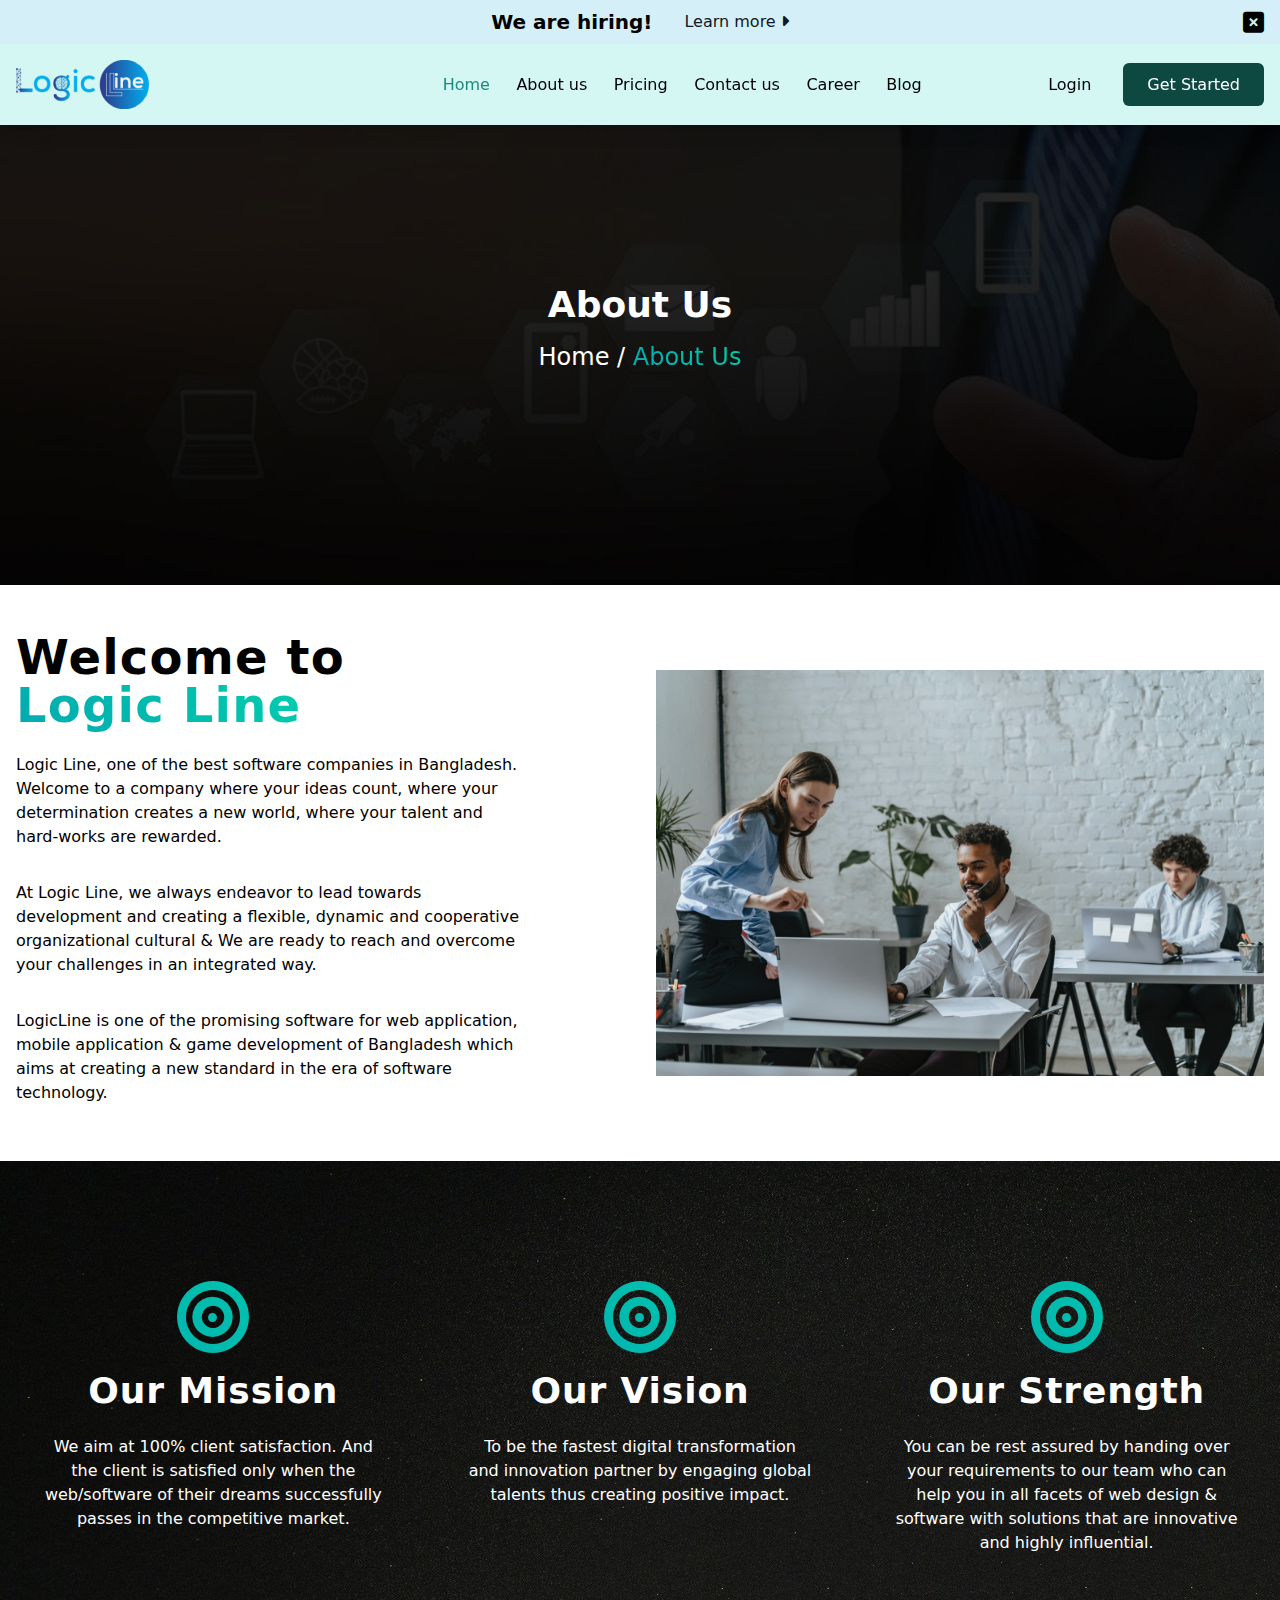
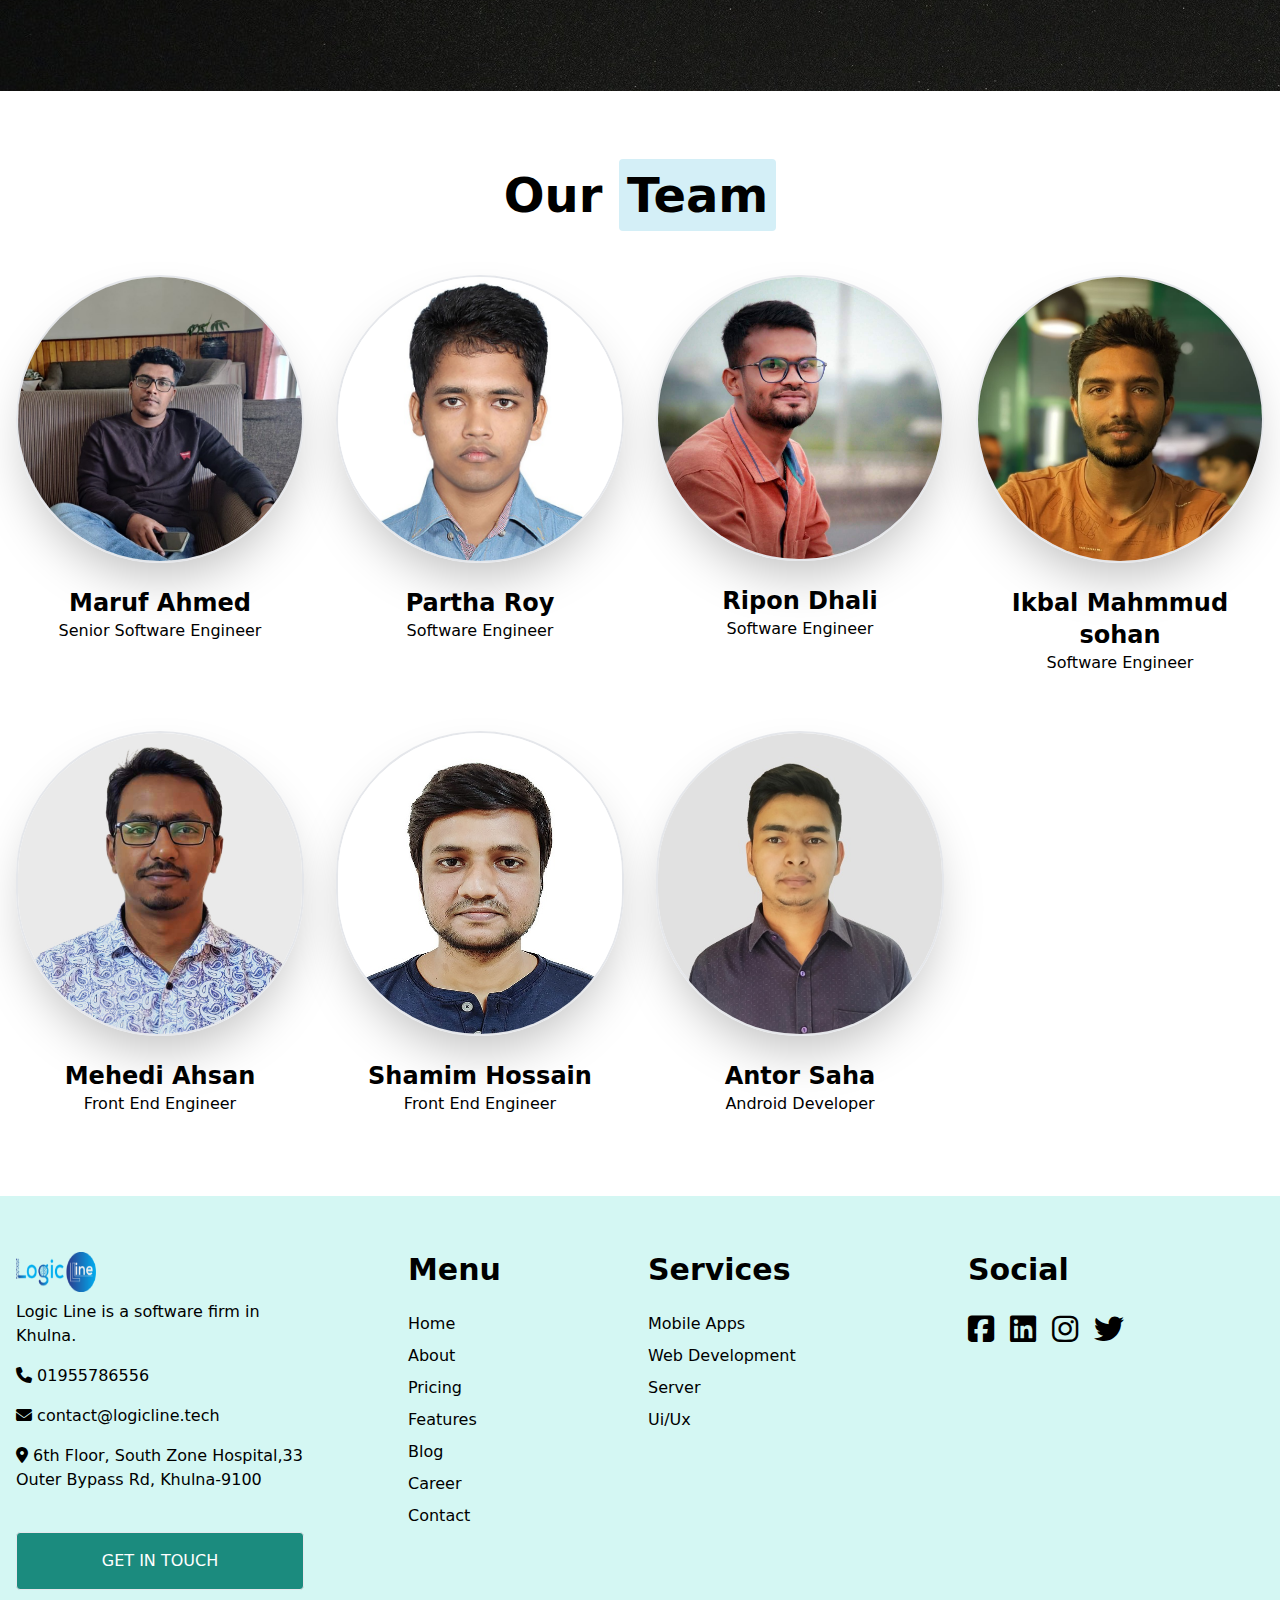
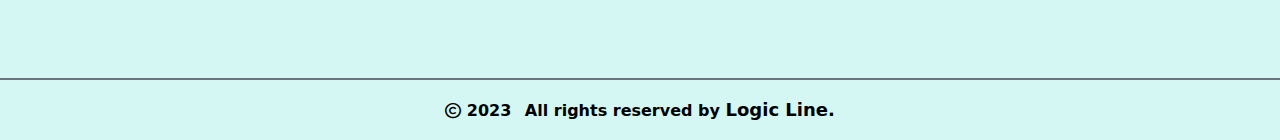
==== public/about.html @ 2e712fc1 "changed some section" ====
<!DOCTYPE html>
<html lang="en">
<head>
    <meta charset="UTF-8">
    <meta http-equiv="X-UA-Compatible" content="IE=edge">
    <meta name="viewport" content="width=device-width, initial-scale=1.0">
    <title>about Us</title>
    <link rel="stylesheet" href="./tailwind.css">
    <link rel="stylesheet" href="https://cdnjs.cloudflare.com/ajax/libs/font-awesome/6.2.1/css/all.min.css">
    <link rel="stylesheet" type="text/css" href="../src/slick.css">
    <link rel="stylesheet" type="text/css" href="../src/slick-theme.css">
</head>
<body>
 
    <header class=" sticky top-0 z-50">
        <!-- ===================head-1==================== -->
        <section class="place bg-color-1">
          <div class=" relative container max-w-screen-xl mx-auto px-4 py-2">
            <div class="row">
              <div class="w-full px-16 flex flex-wrap items-center justify-center gap-3 sm:gap-0">
                <h3 class=" px-4 font-bold text-xl">We are hiring!</h3>
                <a href="#" class=" px-4 text-base text-gray-900">Learn more <span><i class="fa-solid fa-caret-right"></i></span></a>
              </div>
              <span class="cross absolute top-1/4 right-4 cursor-pointer"><i class="fa-solid fa-xl fa-square-xmark"></i></span>
            </div>
          </div>
        </section>
        <!-- ===================head-1 End==================== -->
        <!-- ================Navbar====================== -->
        <nav class=" bg-color-2 shadow-lg">
          <div class=" relative container max-w-screen-xl mx-auto px-4 py-4">
            <div class="row items-center justify-between">
              <div class="w-1/3 px-4">
                <a href="./index.html"><img src="../image/Logo.png" alt="Logo" class=""></a>
              </div>
              <div class=" w-2/3 flex flex-wrap px-4 items-center">
                <div class="w-7/12">
                  <ul class=" nav-bar hidden lg:flex flex-wrap items-center justify-between">
                    <li class=" py-3"><a href="./index.html" class=" relative text-logic-pest">Home</a></li>
                    <li class=" py-3"><a href="#" class=" relative text-black hover:text-logic-pest">About us</a></li>
                    <li class=" py-3"><a href="#" class=" relative text-black hover:text-logic-pest">Pricing</a></li>
                    <li class=" py-3"><a href="./contacts.html" class=" relative text-black hover:text-logic-pest">Contact us</a></li>
                    <li class=" py-3"><a href="#" class=" relative text-black hover:text-logic-pest">Career</a></li>
                    <li class=" py-3"><a href="#" class=" relative text-black hover:text-logic-pest">Blog</a></li>
                  </ul>
                </div>
                <div class="w-5/12">
                  <ul class=" hidden lg:flex flex-wrap items-center justify-end gap-4">
                    <li><a href="#" class=" px-4 py-3 text-black hover:text-logic-pest">Login</a></li>
                    <li><a href="#" class=" px-6 py-3 btn-col-1  transition ease-in-out duration-300 rounded-md text-white">Get Started</a></li>
                  </ul>
                </div>
              </div>
              <!-- =================Mobile Menu Button=================== -->
              <span class="mobile-menu-btn cursor-pointer absolute block lg:hidden top-1/3 right-4">
                <i class="fas fa-bars fa-2xl text-color-1"></i>
              </span>
              <!-- =================Mobile Menu Button End=================== -->
            </div>
            <!-- ========================Mobile Menu=============================== -->
            <div class="mobile-menu hidden lg:hidden relative">
              <ul class=" z-30 absolute top-2 w-full divide-y divide-bg-color-2 list rounded-sm shadow-xl">
                <li class=""><a href="./index.html" class=" relative flex p-4">Home</a></li>
                <li class=""><a href="#" class=" relative flex p-4">About us</a></li>
                <li class=""><a href="#" class=" relative flex p-4">Pricing</a></li>
                <li class=""><a href="./contacts.html" class=" relative flex p-4">Contact us</a></li>
                <li class=""><a href="#" class=" relative flex p-4">Career</a></li>
                <li class=""><a href="#" class=" relative flex p-4">Blog</a></li>
              </ul>
            </div>
            <!-- ========================Mobile Menu END=============================== -->
          </div>
        </nav>
        <!-- ================Navbar End====================== -->
      </header>
<!-- banner section starts  -->
<div class="custom-bg-1 h-[460px]  ">
    <div class="container mx-auto px-4">
        <div class="row">
            <div class="w-full flex justify-center items-center ">
                <div class="text-center  text-white mt-36 ">
                    <h2 class="font-bold text-lg md:text-2xl lg:text-4xl py-4">About Us</h2>
                    <p class="text-2xl "> <a href="index.html">Home</a> / <a href="about.html" class="text-gradient">About Us</a> </p>
                </div>
            </div>
        </div>
    </div>
</div>
<!-- banner section ends  -->
<!-- welcome to section starts-->
<div class="py-10">
    <div class="container mx-auto max-w-screen-xl px-4">
        <div class="row items-center">
            <div class="w-full md:w-1/2 px-4">
                <p class="text-lg md:text-2xl lg:text-5xl font-bold tracking-wide  py-2">Welcome to <br> <span class="text-gradient">Logic Line</span> </p>
                <p class="py-4 text-base max-w-lg"> 
                     Logic Line, one of the best software companies in Bangladesh. Welcome to a company where your ideas count, where your determination creates a new world, where your talent and hard-works are rewarded. 
                </p>
                <p class="py-4 text-base max-w-lg">At Logic Line, we always endeavor to lead towards development and creating a flexible, dynamic and cooperative organizational cultural & We are ready to reach and overcome your challenges in an integrated way. 
                </p>
                <p class="py-4 text-base max-w-lg">LogicLine is one of the promising software for web application, mobile application & game development of Bangladesh which aims at creating a new standard in the era of software technology. 
                </p>
            </div>
            <div class="w-full md:w-1/2 px-4">
                <img src="../image/group-1.jpg" alt="group picture">
            </div>
        </div>
    </div>
</div>
<!-- welcome to section ends-->
<!-- our mission section starts -->
<div class=" ">
    <div class="custom-bg-2 py-4 sm:py-6 md:py-8 lg:py-10">
        <div class="container mx-auto max-w-screen-xl  px-4 py-20">
            <div class="row  text-white  ">
                <div class="w-full sm:w-1/2 md:w-4/12 px-4 lg:px-10  ">
                    <p class="text-center text-gradient text-7xl pb-2"><i class="fa-solid fa-bullseye"></i></p>
                    <p class="text-lg sm:text-3xl lg:text-4xl text-center font-bold tracking-wide  py-2"> Our Mission 
                    </p>
                    <p class="py-4  text-base  text-center   ">We aim at 100% client satisfaction. And the client is satisfied only when the web/software of their dreams successfully passes in the competitive market.
                    </p>
                </div>
                <div class="w-full  sm:w-1/2 md:w-4/12 px-4 lg:px-10">
                    <p class="text-center text-gradient text-7xl pb-2"><i class="fa-solid fa-bullseye"></i></p>
                    <p class="text-lg sm:text-3xl lg:text-4xl text-center font-bold tracking-wide  py-2">Our Vision
                    </p>
                    <p class="py-4 text-base  text-center ">To be the fastest digital transformation and innovation partner by engaging global talents thus creating positive impact. 
                    </p>
                </div>
                <!-- <div class="w-full  sm:w-1/2 md:w-4/12 px-4 lg:px-10">
                    <p class="text-center text-gradient text-7xl"><i class="fa-solid fa-bullseye"></i></p>
                    <p class="text-lg sm:text-3xl lg:text-4xl text-center font-bold tracking-wide  py-2">Our Target 
                    </p>
                     <p class=" text-base text-center  font-bold  ">"Need quality, not quantity"
                    </p> 
                    <p class=" py-4 text-base  text-center  ">As quality brings our customer satisfaction, it also helps to stay ahead in the global market. That is why we strive to offer quality work to the customer.
                    </p>   
                </div> -->
                <div class="w-full  sm:w-1/2 md:w-4/12 px-4 lg:px-10">
                    <p class="text-center text-gradient text-7xl pb-2"><i class="fa-solid fa-bullseye"></i></p>
                    <p class="text-lg sm:text-3xl lg:text-4xl text-center font-bold tracking-wide  py-2">Our Strength

                    <p class="py-4  text-base  text-center ">You can be rest assured by handing over your requirements to our team who can help you in all facets of web design & software with solutions that are innovative and highly influential. 
                    </p>
                </div>
            </div>
        </div>
    </div>
</div>
<!-- our mission section ends -->
<!-- our team section starts -->
<div class="">
    <div class="container mx-auto max-w-screen-xl px-4 sm:py-6 md:py-8 lg:py-10">
        <div class="row">
            <div class="w-full py-10 ">
                <h2 class="text-center text-5xl font-bold">
                    Our <span class="bg-color-1 rounded p-2">Team</span>
                </h2>
            </div>
            <div class="xl:w-1/4 md:w-1/3 sm:w-1/2 w-full px-4">
                <div class="mb-6 py-4 ">
                    <div class=" w-full h-full overflow-hidden shadow-2xl border-2 border-gray-200 rounded-full ">
                        <img class="bg-bottom transition duration-500 ease-in-out transform hover:-translate-y-1 hover:scale-110 " src="../image/maruf.jpg" alt="maruf">
                    </div>
                    <div class="text-center pt-6">
                        <p class="font-semibold text-2xl">Maruf Ahmed</p>
                        <p class="">Senior Software Engineer</p>
                    </div>
                </div>
              </div>
              <div class="xl:w-1/4 md:w-1/3 sm:w-1/2 w-full px-4">
                <div class="mb-6 py-4 ">
                    <div class=" w-full h-full overflow-hidden  shadow-2xl border-2 border-gray-200 rounded-full ">
                        <img class="bg-bottom transition duration-500 ease-in-out transform hover:-translate-y-1 hover:scale-110 " src="../image/partha.jpg" alt="partha">
                    </div>
                    <div class="text-center pt-6">
                        <p class="font-semibold text-2xl">Partha Roy</p>
                        <p class="">Software Engineer</p>
                    </div>
                </div>
              </div>
              <div class="xl:w-1/4 md:w-1/3 sm:w-1/2 w-full px-4">
                <div class="mb-6 py-4 ">
                    <div class=" w-full h-full overflow-hidden  shadow-2xl border-2 border-gray-200 rounded-full ">
                        <img class="bg-bottom transition duration-500 ease-in-out transform hover:-translate-y-1 hover:scale-110 " src="../image/ripon.jpeg" alt="ripon">
                    </div>
                    <div class="text-center pt-6">
                        <p class="font-semibold text-2xl">Ripon Dhali</p>
                        <p class="">Software Engineer</p>
                    </div>
                </div>
              </div>
              <div class="xl:w-1/4 md:w-1/3 sm:w-1/2 w-full px-4">
                <div class="mb-6 py-4 ">
                    <div class=" w-full h-full overflow-hidden  shadow-2xl border-2 border-gray-200 rounded-full ">
                        <img class="bg-bottom transition duration-500 ease-in-out transform hover:-translate-y-1 hover:scale-110 " src="../image/sohan.jpeg" alt="sohan">
                    </div>
                    <div class="text-center pt-6">
                        <p class="font-semibold text-2xl">Ikbal Mahmmud sohan</p>
                        <p class="">Software Engineer</p>
                    </div>
                </div>
              </div>
              <div class="xl:w-1/4 md:w-1/3 sm:w-1/2 w-full px-4">
                <div class="mb-6 py-4 ">
                    <div class=" w-full h-full overflow-hidden  shadow-2xl border-2 border-gray-200 rounded-full ">
                        <img class="bg-bottom transition duration-500 ease-in-out transform hover:-translate-y-1 hover:scale-110 " src="../image/mehedi.jpg" alt="mehedi">
                    </div>
                    <div class="text-center pt-6">
                        <p class="font-semibold text-2xl">Mehedi Ahsan</p>
                        <p class="">Front End  Engineer</p>
                    </div>
                </div>
              </div>
              <div class="xl:w-1/4 md:w-1/3 sm:w-1/2 w-full px-4">
                <div class="mb-6 py-4">
                    <div class=" w-full h-full overflow-hidden group-img shadow-2xl border-2 border-gray-200 rounded-full ">
                        <img class="bg-bottom transition duration-500 ease-in-out transform hover:-translate-y-1 hover:scale-110 " src="../image/shamim.jpg" alt="Shamim">
                    </div>
                    <div class="text-center pt-6">
                        <p class="font-semibold text-2xl">Shamim Hossain</p>
                        <p class="">Front End  Engineer</p>
                    </div>
                </div>
              </div>
              <div class="xl:w-1/4 md:w-1/3 sm:w-1/2 w-full px-4">
                <div class="mb-6 py-4">
                    <div class=" w-full h-full overflow-hidden group-img shadow-2xl border-2 border-gray-200 rounded-full ">
                        <img class="bg-bottom transition duration-500 ease-in-out transform hover:-translate-y-1 hover:scale-110 " src="../image/antor.jpg" alt="antor">
                    </div>
                    <div class="text-center pt-6">
                        <p class="font-semibold text-2xl">Antor Saha </p>
                        <p class="">Android Developer</p>
                    </div>
                </div>
              </div>
        </div>
    </div>
</div>
<!-- our team section ends -->

<!-- footer section starts -->
<div class=" py-10  bg-color-2">
    <div class="container  max-w-screen-xl mx-auto px-4 py-4">
        <div class="row">
            <div class="w-full sm:w-6/12 md:w-3/12  ">
                <div class="md:px-4 px-2">
                    <a href="index.html"><img class="w-20 h-10" src="../image/Logo.png" alt="logo"></a>
                </div>
                <p class="md:px-4 px-2 py-2">Logic Line is a software firm in Khulna.
                </p>
                <p class="md:px-4 px-2 py-2">
                    <span class="text font-normal text-base ">
                        <i class="fa-solid fa-phone"></i> 01955786556
                    </span>
                </p>
                <p class="md:px-4 px-2 py-2">
                <span class="text font-normal  text-base ">
                    <i class="fa-solid fa-envelope"></i> contact@logicline.tech
                </span>
                </p>
                <p class="md:px-4 px-2 py-2">
                <span class="text font-normal  text-base">
                    <i class="fa-solid fa-location-dot"></i>  6th Floor, South Zone Hospital,33 Outer Bypass Rd, Khulna-9100
                </span>
                </p>
                <div class="px-4">
                    <div class="mt-8  cursor-pointer border rounded text-center p-4 hover:bg-gradient bg-color-4  text-white">
                         <a href="/contact-us" class=" ">GET IN TOUCH</a>
                    </div>
                </div>
            </div>
        
            <div class="w-full sm:w-6/12 md:w-3/12 sm:pl-10 lg:pl-20 capitalize  py-4  md:py-0">
                <h2 class="px-2  mb-4 text-lg md:text-2xl lg:text-3xl font-semibold">Menu</h2> <!--text-white -->
                <ul class="px-2 py-2 space-y-2 ">
                    <li><a class="hover:text-gradient " href="index.html">home</a></li>
                    <li><a class="hover:text-gradient" href="about.html">about</a></li>
                    <li><a class="hover:text-gradient" href="pricing.html">pricing</a></li>
                    <li><a class="hover:text-gradient" href="features.html">features</a></li>
                    <li><a class="hover:text-gradient" href="blog.html">blog</a></li>
                    <li><a class="hover:text-gradient" href="career.html">career</a></li>
                    <li><a class="hover:text-gradient" href="contacts.html">contact</a></li>
                </ul>
            </div>
        <div class="w-full sm:w-6/12 md:w-3/12 capitalize  py-4 md:py-0">
            <h2 class="px-2  mb-4 text-lg md:text-2xl lg:text-3xl font-semibold">Services</h2>
            <ul class="px-2 py-2 space-y-2  ">
            <li><a class="hover:text-gradient" href="styleguide.html">Mobile apps</a> </li>
            <li><a class="hover:text-gradient" href="licenses.html">Web Development</a> </li>
            <li><a class="hover:text-gradient" href="changelog.html">Server </a> </li>
            <li><a class="hover:text-gradient" href="instructions.html">Ui/Ux </a> </li>
            
            </ul>
        </div>
        <div class="w-full sm:w-6/12 md:w-3/12 sm:pl-10 md:pl-0  capitalize  py-4 md:py-0">
            <h2 class="px-2  mb-4 text-lg md:text-2xl lg:text-3xl font-semibold">Social</h2>
            <div class="flex px-2 py-2 space-x-6  sm:space-x-3 md:space-x-4">
            <a href="" class="hover:text-gradient text-3xl " ><i class="fa-brands fa-square-facebook"></i></a>
            <a href="" class="hover:text-gradient text-3xl" ><i class=" fa-brands fa-linkedin"></i></a>
            <a href="" class="hover:text-gradient text-3xl" ><i class=" fa-brands fa-instagram"></i></a>
            <a href="" class="hover:text-gradient text-3xl" ><i class=" fa-brands fa-twitter "></i></a>
            </div>
        </div>
        </div>
    </div>
    </div>
    <div class="bg-color-2">
    <div class="container mx-auto px-4  ">
        <div class="row">
        <div class="w-full border-gray-500 border-b-2 py-4">
        </div>
        </div>
    </div>
    </div>
    <div class="bg-color-2">
    <div class="container mx-auto px-4 py-4 ">
        <div class="row">
        <div class="w-full text-center">
            <p class="font-semibold"> <span class="pr-2"><i class="fa-regular fa-copyright "> </i> 2023</span> All rights reserved by <a href="index.html" class="text-lg hover:text-gradient ">Logic Line.</a></p>
        </div>
        </div>
    </div>
    </div>
    <!-- footer section ends -->

    <script src="../js/index.js"></script>
    
</body>
</html>
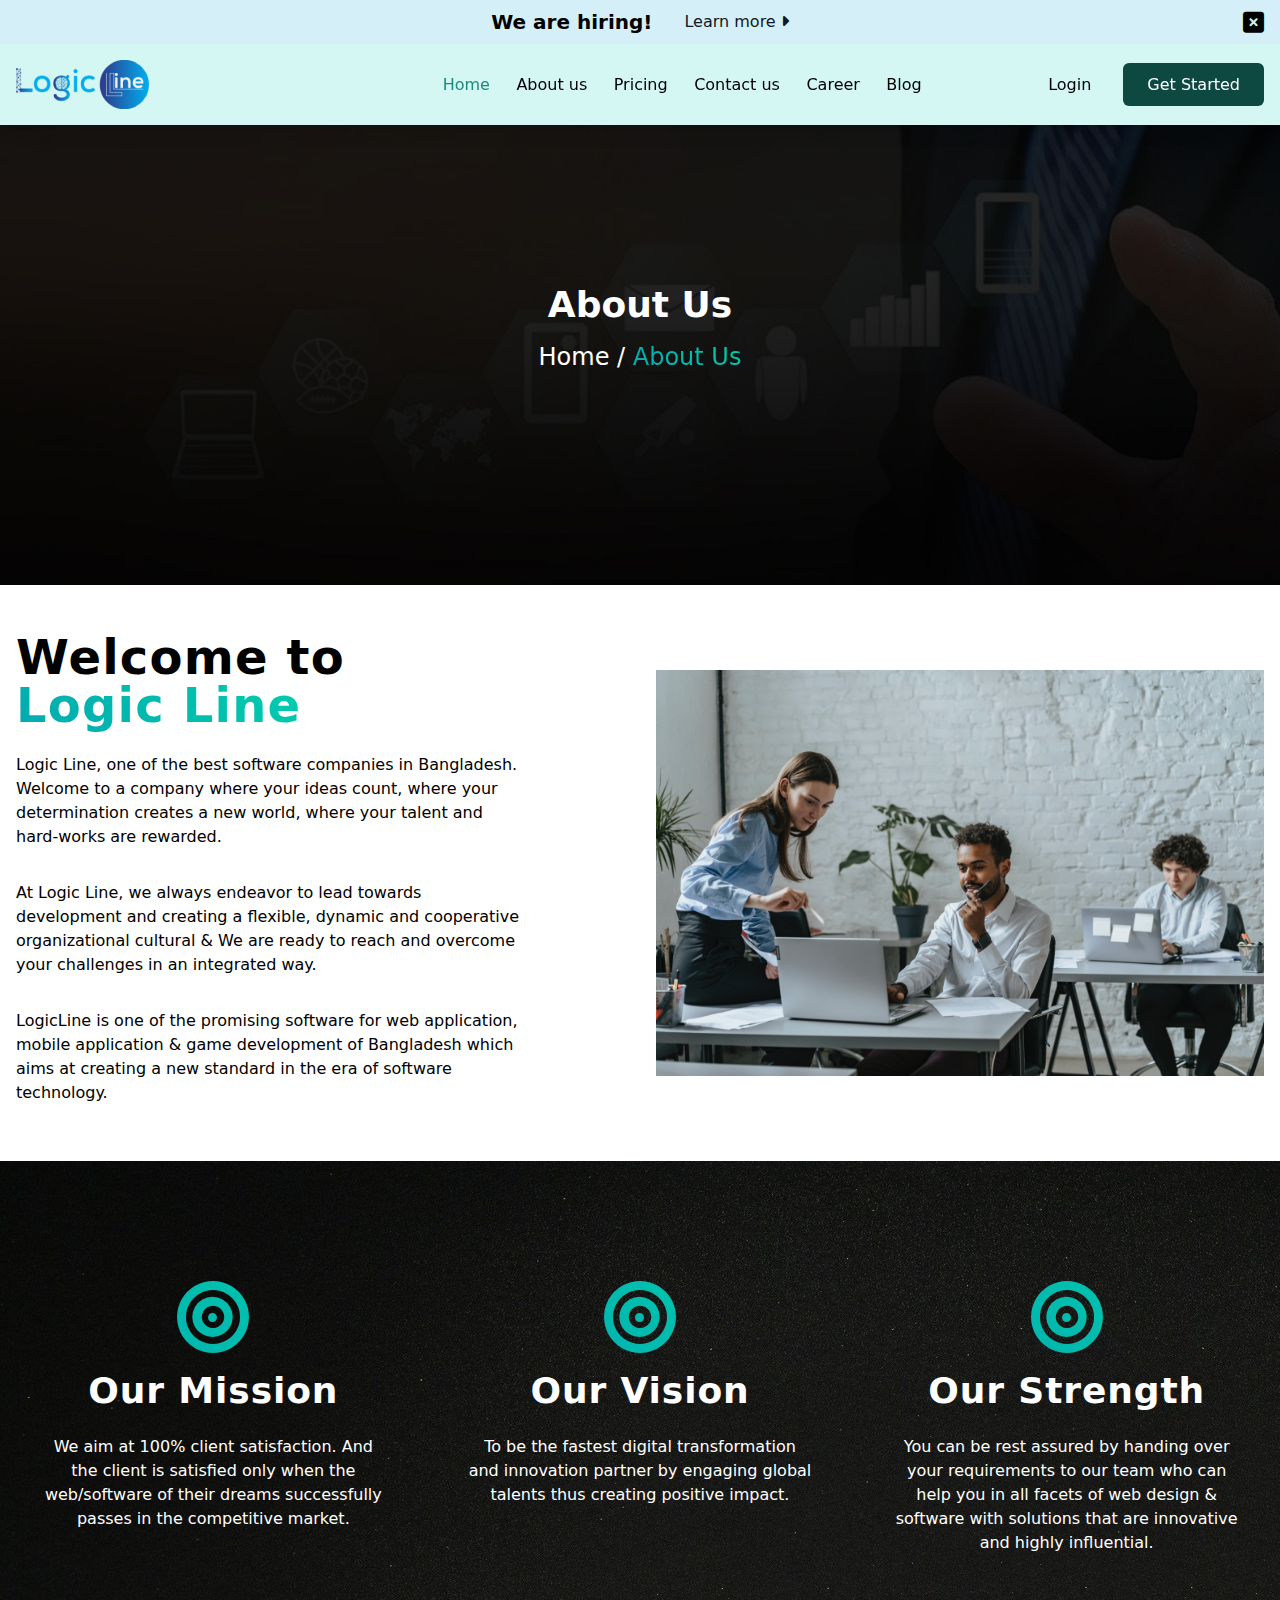
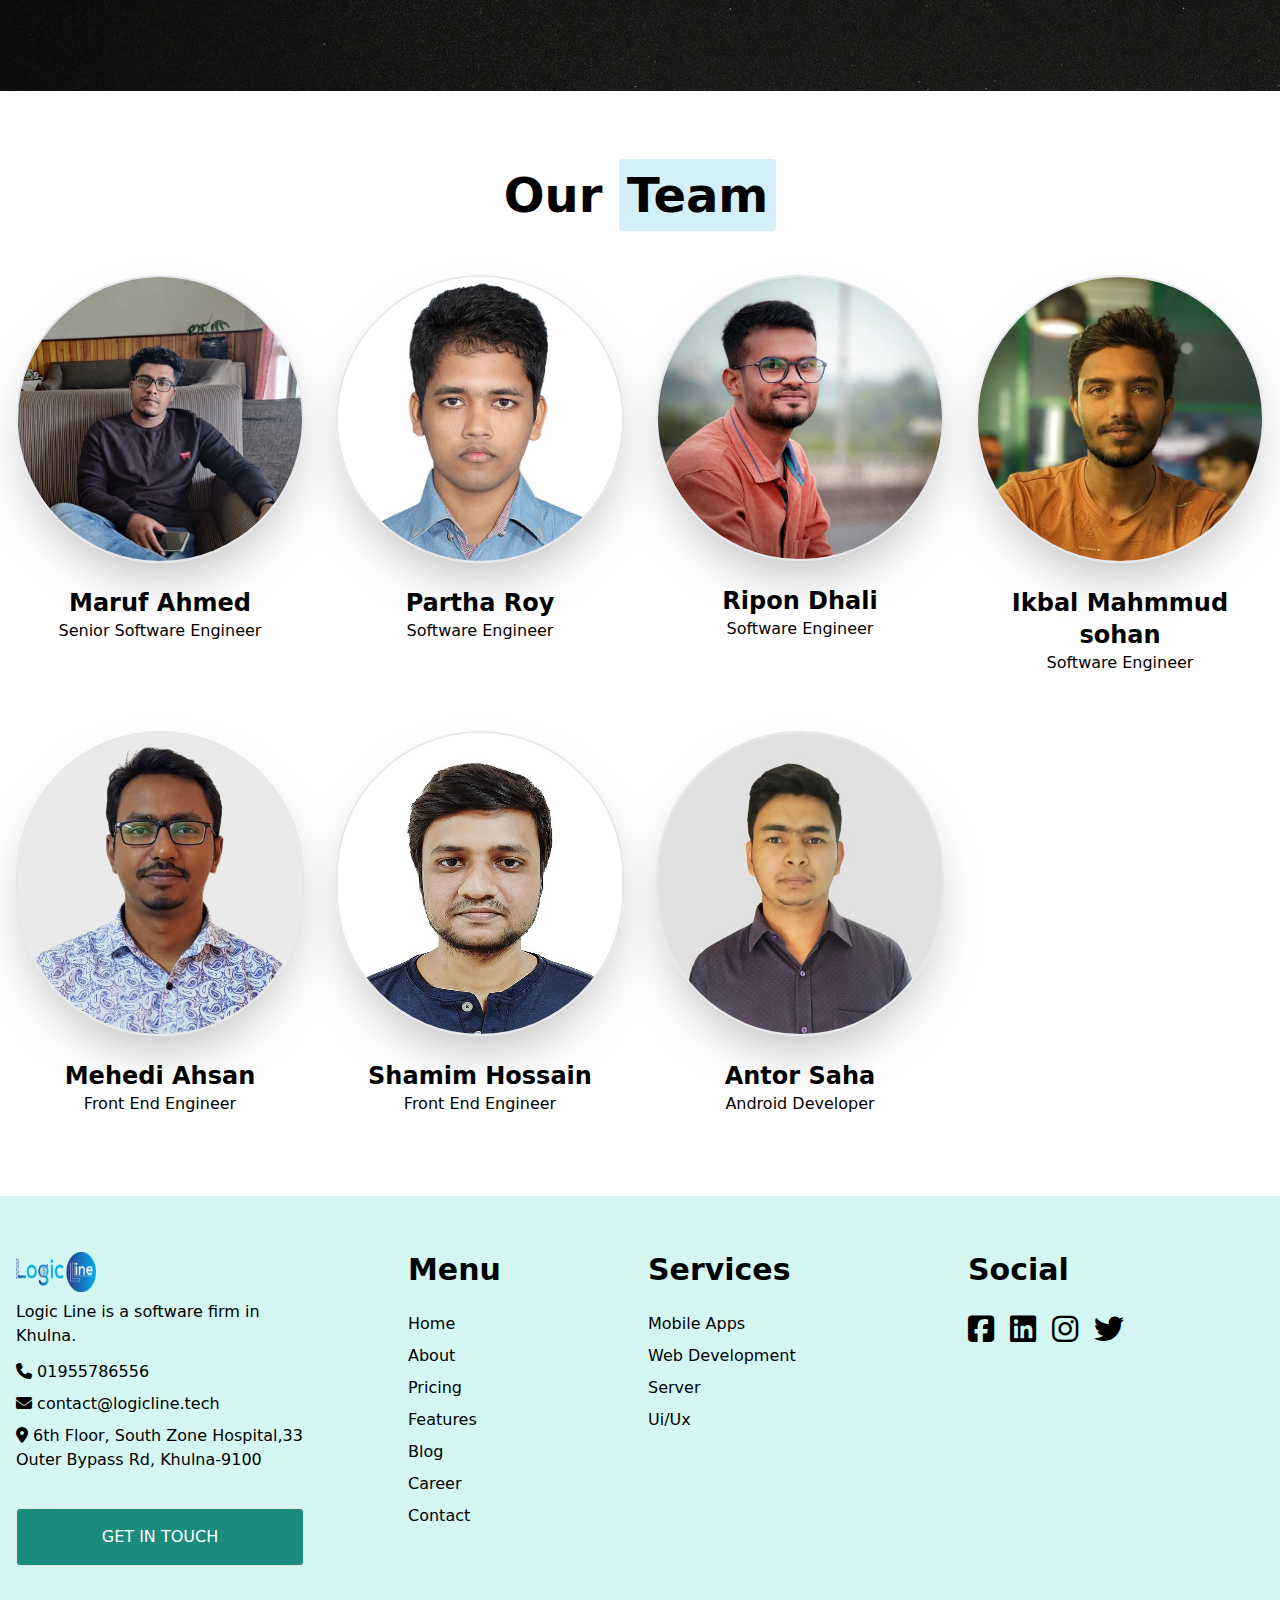
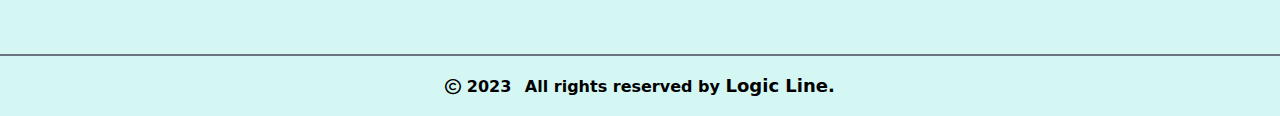
==== commit 8c4bf3e3: "updated" ====
--- a/public/about.html
+++ b/public/about.html
@@ -249,17 +249,17 @@
                 </div>
                 <p class="md:px-4 px-2 py-2">Logic Line is a software firm in Khulna.
                 </p>
-                <p class="md:px-4 px-2 py-2">
+                <p class="md:px-4 px-2 py-1">
                     <span class="text font-normal text-base ">
                         <i class="fa-solid fa-phone"></i> 01955786556
                     </span>
                 </p>
-                <p class="md:px-4 px-2 py-2">
+                <p class="md:px-4 px-2 py-1">
                 <span class="text font-normal  text-base ">
                     <i class="fa-solid fa-envelope"></i> contact@logicline.tech
                 </span>
                 </p>
-                <p class="md:px-4 px-2 py-2">
+                <p class="md:px-4 px-2 py-1">
                 <span class="text font-normal  text-base">
                     <i class="fa-solid fa-location-dot"></i>  6th Floor, South Zone Hospital,33 Outer Bypass Rd, Khulna-9100
                 </span>
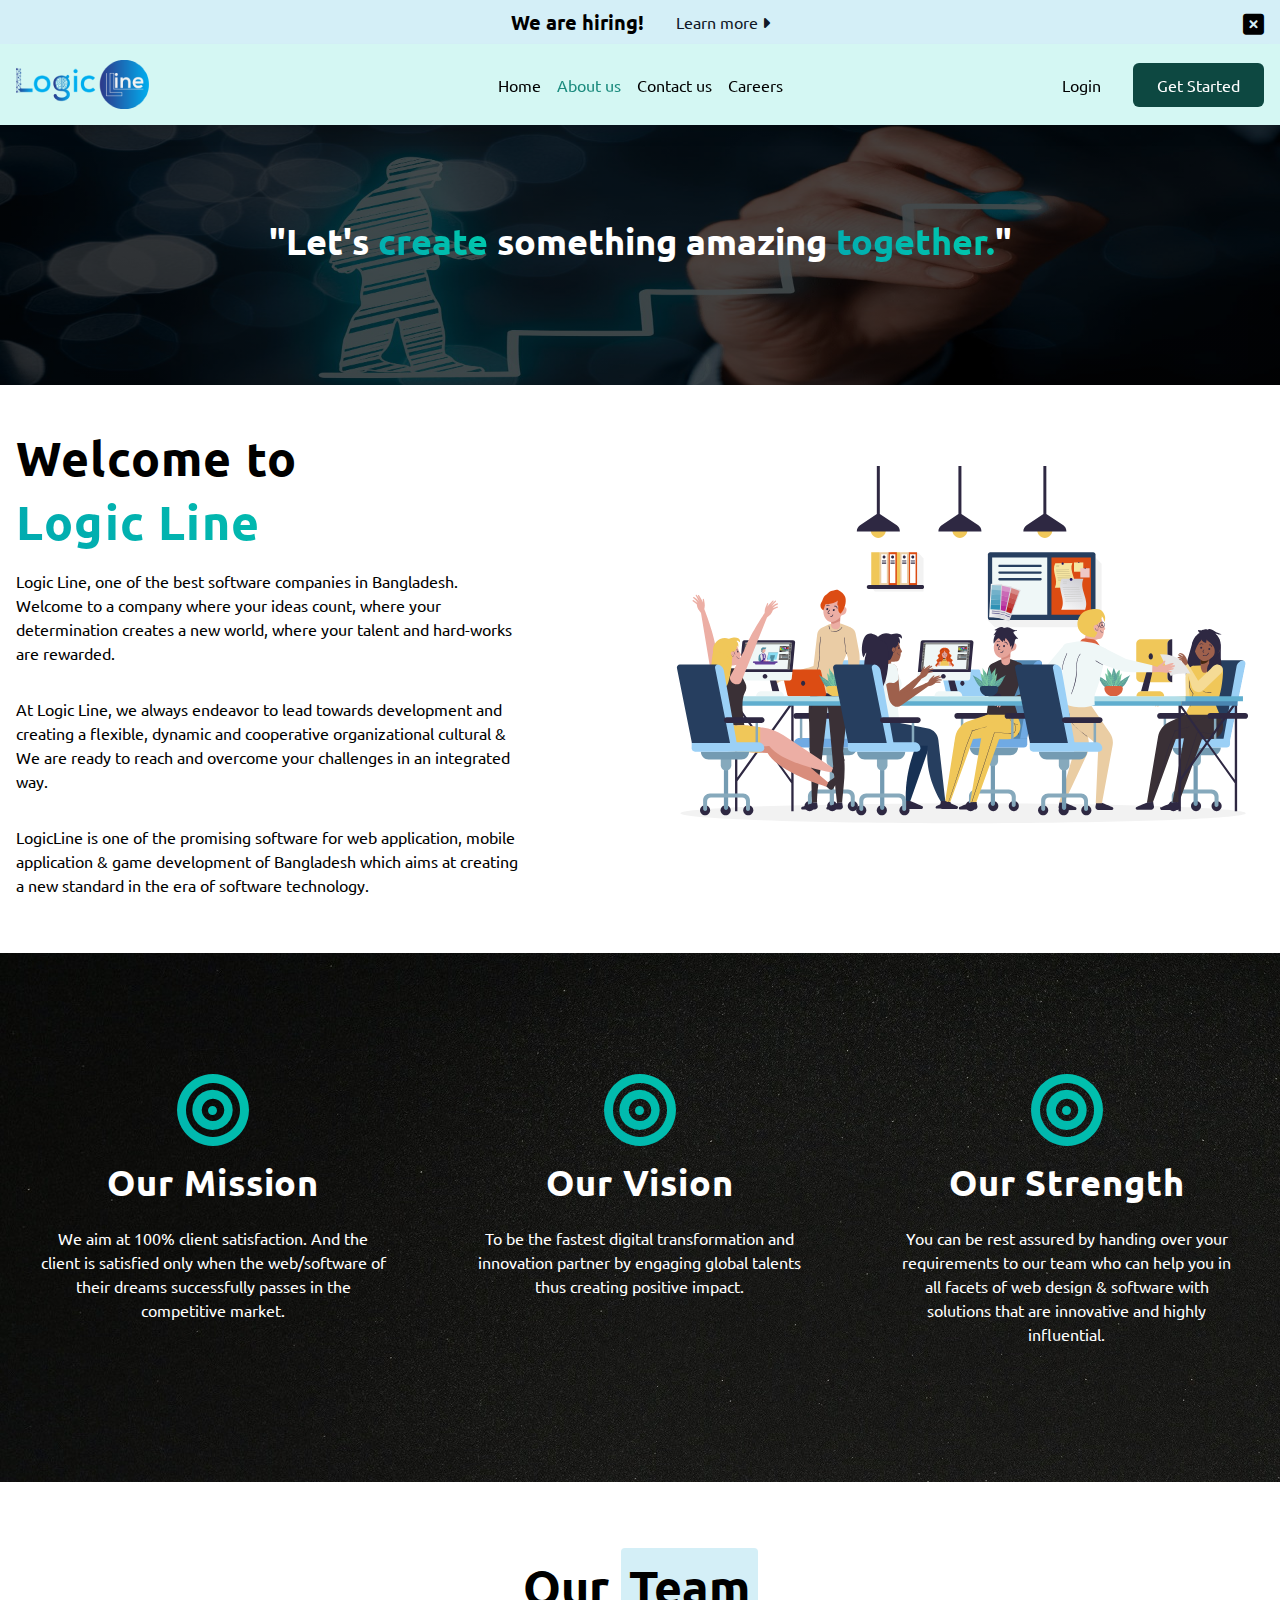
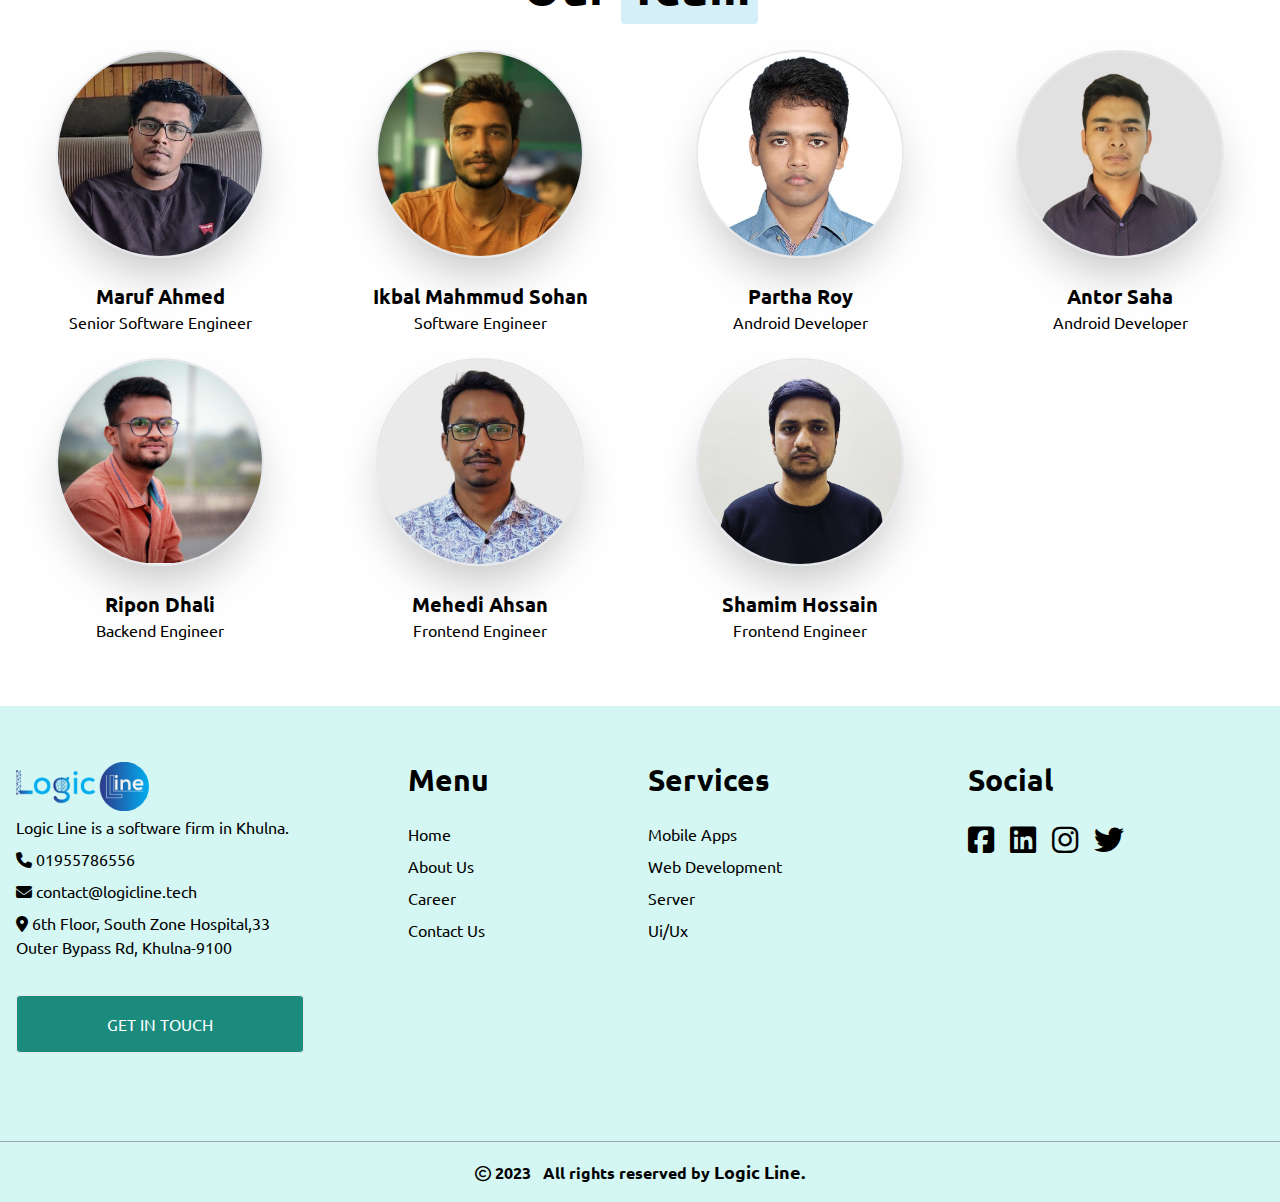
==== commit aa4e26ee: "new update" ====
--- a/public/about.html
+++ b/public/about.html
@@ -10,77 +10,76 @@
     <link rel="stylesheet" type="text/css" href="../src/slick.css">
     <link rel="stylesheet" type="text/css" href="../src/slick-theme.css">
 </head>
-<body>
+<body class="font-ubuntu">
  
     <header class=" sticky top-0 z-50">
         <!-- ===================head-1==================== -->
         <section class="place bg-color-1">
-          <div class=" relative container max-w-screen-xl mx-auto px-4 py-2">
-            <div class="row">
-              <div class="w-full px-16 flex flex-wrap items-center justify-center gap-3 sm:gap-0">
-                <h3 class=" px-4 font-bold text-xl">We are hiring!</h3>
-                <a href="#" class=" px-4 text-base text-gray-900">Learn more <span><i class="fa-solid fa-caret-right"></i></span></a>
+            <div class=" relative container max-w-screen-xl mx-auto px-4 py-2">
+              <div class="row">
+                <div class="w-full px-16 flex flex-wrap items-center justify-center gap-3 sm:gap-0">
+                  <h3 class=" px-4 font-bold text-xl">We are hiring!</h3>
+                  <a href="./careers02.html" class=" px-4 text-base text-gray-900">Learn more <span><i class="fa-solid fa-caret-right"></i></span></a>
+                </div>
+                <span class="cross absolute top-1/4 right-4 cursor-pointer"><i class="fa-solid fa-xl fa-square-xmark"></i></span>
               </div>
-              <span class="cross absolute top-1/4 right-4 cursor-pointer"><i class="fa-solid fa-xl fa-square-xmark"></i></span>
-            </div>
-          </div>
-        </section>
+            </div>
+          </section>
         <!-- ===================head-1 End==================== -->
         <!-- ================Navbar====================== -->
-        <nav class=" bg-color-2 shadow-lg">
-          <div class=" relative container max-w-screen-xl mx-auto px-4 py-4">
-            <div class="row items-center justify-between">
-              <div class="w-1/3 px-4">
-                <a href="./index.html"><img src="../image/Logo.png" alt="Logo" class=""></a>
-              </div>
-              <div class=" w-2/3 flex flex-wrap px-4 items-center">
-                <div class="w-7/12">
-                  <ul class=" nav-bar hidden lg:flex flex-wrap items-center justify-between">
-                    <li class=" py-3"><a href="./index.html" class=" relative text-logic-pest">Home</a></li>
-                    <li class=" py-3"><a href="#" class=" relative text-black hover:text-logic-pest">About us</a></li>
-                    <li class=" py-3"><a href="#" class=" relative text-black hover:text-logic-pest">Pricing</a></li>
-                    <li class=" py-3"><a href="./contacts.html" class=" relative text-black hover:text-logic-pest">Contact us</a></li>
-                    <li class=" py-3"><a href="#" class=" relative text-black hover:text-logic-pest">Career</a></li>
-                    <li class=" py-3"><a href="#" class=" relative text-black hover:text-logic-pest">Blog</a></li>
-                  </ul>
-                </div>
-                <div class="w-5/12">
-                  <ul class=" hidden lg:flex flex-wrap items-center justify-end gap-4">
-                    <li><a href="#" class=" px-4 py-3 text-black hover:text-logic-pest">Login</a></li>
-                    <li><a href="#" class=" px-6 py-3 btn-col-1  transition ease-in-out duration-300 rounded-md text-white">Get Started</a></li>
-                  </ul>
-                </div>
-              </div>
-              <!-- =================Mobile Menu Button=================== -->
-              <span class="mobile-menu-btn cursor-pointer absolute block lg:hidden top-1/3 right-4">
-                <i class="fas fa-bars fa-2xl text-color-1"></i>
-              </span>
-              <!-- =================Mobile Menu Button End=================== -->
-            </div>
-            <!-- ========================Mobile Menu=============================== -->
-            <div class="mobile-menu hidden lg:hidden relative">
-              <ul class=" z-30 absolute top-2 w-full divide-y divide-bg-color-2 list rounded-sm shadow-xl">
-                <li class=""><a href="./index.html" class=" relative flex p-4">Home</a></li>
-                <li class=""><a href="#" class=" relative flex p-4">About us</a></li>
-                <li class=""><a href="#" class=" relative flex p-4">Pricing</a></li>
-                <li class=""><a href="./contacts.html" class=" relative flex p-4">Contact us</a></li>
-                <li class=""><a href="#" class=" relative flex p-4">Career</a></li>
-                <li class=""><a href="#" class=" relative flex p-4">Blog</a></li>
+      <nav class=" bg-color-2 shadow-lg">
+        <div class=" relative container max-w-screen-xl mx-auto px-4 py-4">
+          <div class="row items-center justify-between">
+            <div class="w-full md:w-1/4 px-4">
+              <a href="./index.html"><img src="../image/Logo.png" alt="Logo" class=""></a>
+            </div>
+            <div class="w-full md:w-2/4 px-4">
+              <ul class=" nav-bar hidden lg:flex flex-wrap items-center justify-center space-x-4">
+                <li class=" py-3"><a href="./index.html" class=" relative text-black hover:text-logic-pest">Home</a></li>
+                <li class=" py-3"><a href="./about.html" class=" relative text-logic-pest">About us</a></li>
+                <!-- <li class=" py-3"><a href="javascript:;" class=" relative text-black hover:text-logic-pest">Pricing</a></li> -->
+                <li class=" py-3"><a href="./contacts.html" class=" relative text-black hover:text-logic-pest">Contact us</a></li>
+                <li class=" py-3"><a href="./careers.html" class=" relative text-black hover:text-logic-pest">Careers</a></li>
+                <!-- <li class=" py-3"><a href="javascript:;" class=" relative text-black hover:text-logic-pest">Blog</a></li> -->
               </ul>
             </div>
-            <!-- ========================Mobile Menu END=============================== -->
+            <div class="w-1/4 px-4">
+              <ul class=" hidden lg:flex flex-wrap items-center justify-end gap-4">
+                <li><a href="javascript:;" class=" px-4 py-3 text-black hover:text-logic-pest">Login</a></li>
+                <li><a href="javascript:;" class=" px-6 py-3 btn-col-1  transition ease-in-out duration-300 rounded-md text-white">Get Started</a></li>
+              </ul>
+            </div>
+            <!-- =================Mobile Menu Button=================== -->
+            <span class="mobile-menu-btn cursor-pointer absolute block lg:hidden top-1/3 right-4">
+              <i class="fas fa-bars fa-2xl text-color-1"></i>
+            </span>
+            <!-- =================Mobile Menu Button End=================== -->
           </div>
-        </nav>
-        <!-- ================Navbar End====================== -->
+          <!-- ========================Mobile Menu=============================== -->
+          <div class="mobile-menu hidden lg:hidden relative">
+            <ul class=" z-30 absolute top-2 w-full divide-y divide-bg-color-2 list rounded-sm shadow-xl">
+              <li class=""><a href="./index.html" class=" relative flex p-4">Home</a></li>
+              <li class=""><a href="./about.html" class=" relative flex p-4">About us</a></li>
+              <!-- <li class=""><a href="javascript:;" class=" relative flex p-4">Pricing</a></li> -->
+              <li class=""><a href="./contacts.html" class=" relative flex p-4">Contact us</a></li>
+              <li class=""><a href="./careers.html" class=" relative flex p-4">Careers</a></li>
+              <!-- <li class=""><a href="javascript:;" class=" relative flex p-4">Blog</a></li> -->
+            </ul>
+          </div>
+          <!-- ========================Mobile Menu END=============================== -->
+        </div>
+      </nav>
+      <!-- ================Navbar End====================== -->
       </header>
 <!-- banner section starts  -->
-<div class="custom-bg-1 h-[460px]  ">
+<div class="custom-bg-1 h-[260px]  ">
     <div class="container mx-auto px-4">
         <div class="row">
             <div class="w-full flex justify-center items-center ">
-                <div class="text-center  text-white mt-36 ">
-                    <h2 class="font-bold text-lg md:text-2xl lg:text-4xl py-4">About Us</h2>
-                    <p class="text-2xl "> <a href="index.html">Home</a> / <a href="about.html" class="text-gradient">About Us</a> </p>
+                <div class="text-center  text-white mt-20 ">
+                    <h2 class="font-bold text-lg md:text-2xl lg:text-4xl py-4">"Let's <span class=" text-gradient">create</span> something amazing <span class=" text-gradient">together.</span>"</h2>
+                    <!-- <h2 class="font-bold text-lg md:text-2xl lg:text-4xl py-4">About Us</h2>
+                    <p class="text-2xl "> <a href="index.html">Home</a> / <a href="about.html" class="text-gradient">About Us</a> </p> -->
                 </div>
             </div>
         </div>
@@ -92,7 +91,8 @@
     <div class="container mx-auto max-w-screen-xl px-4">
         <div class="row items-center">
             <div class="w-full md:w-1/2 px-4">
-                <p class="text-lg md:text-2xl lg:text-5xl font-bold tracking-wide  py-2">Welcome to <br> <span class="text-gradient">Logic Line</span> </p>
+                <p class=" text-lg sm:text-3xl lg:text-4xl xl:text-5xl font-bold tracking-wide py-0 md:py-1 lg:py-2">Welcome to</p>
+                <p class=" text-lg sm:text-3xl lg:text-4xl xl:text-5xl font-bold tracking-wide text-gradient py-0 md:py-1 lg:py-2">Logic Line</p>
                 <p class="py-4 text-base max-w-lg"> 
                      Logic Line, one of the best software companies in Bangladesh. Welcome to a company where your ideas count, where your determination creates a new world, where your talent and hard-works are rewarded. 
                 </p>
@@ -102,7 +102,7 @@
                 </p>
             </div>
             <div class="w-full md:w-1/2 px-4">
-                <img src="../image/group-1.jpg" alt="group picture">
+                <img src="../image/grpPhoto.svg" alt="group picture">
             </div>
         </div>
     </div>
@@ -149,91 +149,93 @@
 </div>
 <!-- our mission section ends -->
 <!-- our team section starts -->
-<div class="">
-    <div class="container mx-auto max-w-screen-xl px-4 sm:py-6 md:py-8 lg:py-10">
-        <div class="row">
-            <div class="w-full py-10 ">
-                <h2 class="text-center text-5xl font-bold">
+<div class=" sm:py-6 md:py-8 lg:py-10">
+    <div class="container mx-auto max-w-screen-xl px-4">
+        <div class="row">
+            <div class="w-full py-10 px-4">
+                <h2 class="text-center text-4xl xl:text-5xl font-bold">
                     Our <span class="bg-color-1 rounded p-2">Team</span>
                 </h2>
             </div>
             <div class="xl:w-1/4 md:w-1/3 sm:w-1/2 w-full px-4">
-                <div class="mb-6 py-4 ">
-                    <div class=" w-full h-full overflow-hidden shadow-2xl border-2 border-gray-200 rounded-full ">
-                        <img class="bg-bottom transition duration-500 ease-in-out transform hover:-translate-y-1 hover:scale-110 " src="../image/maruf.jpg" alt="maruf">
-                    </div>
-                    <div class="text-center pt-6">
-                        <p class="font-semibold text-2xl">Maruf Ahmed</p>
+                <div class="mb-6 ">
+                    <div class="  w-52 h-52 overflow-hidden shadow-2xl border-2 border-gray-200 rounded-full mx-auto">
+                        <img class=" transition duration-500 ease-in-out transform hover:-translate-y-1 hover:scale-110 mx-auto" src="../image/maruf.jpg" alt="maruf">
+                    </div>
+                    <div class="text-center pt-6">
+                        <p class="font-semibold text-xl">Maruf Ahmed</p>
                         <p class="">Senior Software Engineer</p>
                     </div>
                 </div>
-              </div>
-              <div class="xl:w-1/4 md:w-1/3 sm:w-1/2 w-full px-4">
-                <div class="mb-6 py-4 ">
-                    <div class=" w-full h-full overflow-hidden  shadow-2xl border-2 border-gray-200 rounded-full ">
-                        <img class="bg-bottom transition duration-500 ease-in-out transform hover:-translate-y-1 hover:scale-110 " src="../image/partha.jpg" alt="partha">
-                    </div>
-                    <div class="text-center pt-6">
-                        <p class="font-semibold text-2xl">Partha Roy</p>
+            </div>
+            <div class="xl:w-1/4 md:w-1/3 sm:w-1/2 w-full px-4">
+                <div class="mb-6 ">
+                    <div class="  w-52 h-52 overflow-hidden shadow-2xl border-2 border-gray-200 rounded-full mx-auto">
+                        <img class=" transition duration-500 ease-in-out transform hover:-translate-y-1 hover:scale-110 mx-auto" src="../image/sohan.jpeg" alt="sohan">
+                    </div>
+                    <div class="text-center pt-6">
+                        <p class="font-semibold text-xl">Ikbal Mahmmud Sohan</p>
                         <p class="">Software Engineer</p>
                     </div>
                 </div>
-              </div>
-              <div class="xl:w-1/4 md:w-1/3 sm:w-1/2 w-full px-4">
-                <div class="mb-6 py-4 ">
-                    <div class=" w-full h-full overflow-hidden  shadow-2xl border-2 border-gray-200 rounded-full ">
-                        <img class="bg-bottom transition duration-500 ease-in-out transform hover:-translate-y-1 hover:scale-110 " src="../image/ripon.jpeg" alt="ripon">
-                    </div>
-                    <div class="text-center pt-6">
-                        <p class="font-semibold text-2xl">Ripon Dhali</p>
-                        <p class="">Software Engineer</p>
-                    </div>
-                </div>
-              </div>
-              <div class="xl:w-1/4 md:w-1/3 sm:w-1/2 w-full px-4">
-                <div class="mb-6 py-4 ">
-                    <div class=" w-full h-full overflow-hidden  shadow-2xl border-2 border-gray-200 rounded-full ">
-                        <img class="bg-bottom transition duration-500 ease-in-out transform hover:-translate-y-1 hover:scale-110 " src="../image/sohan.jpeg" alt="sohan">
-                    </div>
-                    <div class="text-center pt-6">
-                        <p class="font-semibold text-2xl">Ikbal Mahmmud sohan</p>
-                        <p class="">Software Engineer</p>
-                    </div>
-                </div>
-              </div>
-              <div class="xl:w-1/4 md:w-1/3 sm:w-1/2 w-full px-4">
-                <div class="mb-6 py-4 ">
-                    <div class=" w-full h-full overflow-hidden  shadow-2xl border-2 border-gray-200 rounded-full ">
-                        <img class="bg-bottom transition duration-500 ease-in-out transform hover:-translate-y-1 hover:scale-110 " src="../image/mehedi.jpg" alt="mehedi">
-                    </div>
-                    <div class="text-center pt-6">
-                        <p class="font-semibold text-2xl">Mehedi Ahsan</p>
-                        <p class="">Front End  Engineer</p>
-                    </div>
-                </div>
-              </div>
-              <div class="xl:w-1/4 md:w-1/3 sm:w-1/2 w-full px-4">
-                <div class="mb-6 py-4">
-                    <div class=" w-full h-full overflow-hidden group-img shadow-2xl border-2 border-gray-200 rounded-full ">
-                        <img class="bg-bottom transition duration-500 ease-in-out transform hover:-translate-y-1 hover:scale-110 " src="../image/shamim.jpg" alt="Shamim">
-                    </div>
-                    <div class="text-center pt-6">
-                        <p class="font-semibold text-2xl">Shamim Hossain</p>
-                        <p class="">Front End  Engineer</p>
-                    </div>
-                </div>
-              </div>
-              <div class="xl:w-1/4 md:w-1/3 sm:w-1/2 w-full px-4">
-                <div class="mb-6 py-4">
-                    <div class=" w-full h-full overflow-hidden group-img shadow-2xl border-2 border-gray-200 rounded-full ">
-                        <img class="bg-bottom transition duration-500 ease-in-out transform hover:-translate-y-1 hover:scale-110 " src="../image/antor.jpg" alt="antor">
-                    </div>
-                    <div class="text-center pt-6">
-                        <p class="font-semibold text-2xl">Antor Saha </p>
+            </div>
+            <div class="xl:w-1/4 md:w-1/3 sm:w-1/2 w-full px-4">
+                <div class="mb-6 ">
+                    <div class="  w-52 h-52 overflow-hidden shadow-2xl border-2 border-gray-200 rounded-full mx-auto">
+                        <img class=" transition duration-500 ease-in-out transform hover:-translate-y-1 hover:scale-110 mx-auto" src="../image/partha.jpg" alt="partha">
+                    </div>
+                    <div class="text-center pt-6">
+                        <p class="font-semibold text-xl">Partha Roy</p>
                         <p class="">Android Developer</p>
                     </div>
                 </div>
-              </div>
+            </div>
+            <div class="xl:w-1/4 md:w-1/3 sm:w-1/2 w-full px-4">
+                <div class="mb-6 ">
+                    <div class="  w-52 h-52 overflow-hidden shadow-2xl border-2 border-gray-200 rounded-full mx-auto">
+                        <img class=" transition duration-500 ease-in-out transform hover:-translate-y-1 hover:scale-110 mx-auto" src="../image/antor.jpg" alt="antor">
+                    </div>
+                    <div class="text-center pt-6">
+                        <p class="font-semibold text-xl">Antor Saha </p>
+                        <p class="">Android Developer</p>
+                    </div>
+                </div>
+            </div>
+            <div class="xl:w-1/4 md:w-1/3 sm:w-1/2 w-full px-4">
+                <div class="mb-6 ">
+                    <div class="  w-52 h-52 overflow-hidden shadow-2xl border-2 border-gray-200 rounded-full mx-auto">
+                        <img class=" transition duration-500 ease-in-out transform hover:-translate-y-1 hover:scale-110 mx-auto" src="../image/ripon.jpeg" alt="ripon">
+                    </div>
+                    <div class="text-center pt-6">
+                        <p class="font-semibold text-xl">Ripon Dhali</p>
+                        <p class="">Backend Engineer</p>
+                    </div>
+                </div>
+            </div>
+            
+            <div class="xl:w-1/4 md:w-1/3 sm:w-1/2 w-full px-4">
+                <div class="mb-6 ">
+                    <div class="  w-52 h-52 overflow-hidden shadow-2xl border-2 border-gray-200 rounded-full mx-auto">
+                        <img class=" transition duration-500 ease-in-out transform hover:-translate-y-1 hover:scale-110 mx-auto" src="../image/mehedi.jpg" alt="mehedi">
+                    </div>
+                    <div class="text-center pt-6">
+                        <p class="font-semibold text-xl">Mehedi Ahsan</p>
+                        <p class="">Frontend  Engineer</p>
+                    </div>
+                </div>
+            </div>
+            <div class="xl:w-1/4 md:w-1/3 sm:w-1/2 w-full px-4">
+                <div class="mb-6 ">
+                    <div class="  w-52 h-52 overflow-hidden shadow-2xl border-2 border-gray-200 rounded-full mx-auto">
+                        <img class=" transition duration-500 ease-in-out transform hover:-translate-y-1 hover:scale-110 mx-auto" src="../image/shamim.jpg" alt="Shamim">
+                    </div>
+                    <div class="text-center pt-6">
+                        <p class="font-semibold text-xl">Shamim Hossain</p>
+                        <p class="">Frontend  Engineer</p>
+                    </div>
+                </div>
+            </div>
+              
         </div>
     </div>
 </div>
@@ -245,9 +247,9 @@
         <div class="row">
             <div class="w-full sm:w-6/12 md:w-3/12  ">
                 <div class="md:px-4 px-2">
-                    <a href="index.html"><img class="w-20 h-10" src="../image/Logo.png" alt="logo"></a>
-                </div>
-                <p class="md:px-4 px-2 py-2">Logic Line is a software firm in Khulna.
+                    <a href="index.html"><img src="../image/Logo.png" alt="logo"></a>
+                </div>
+                <p class="md:px-4 px-2 py-1">Logic Line is a software firm in Khulna.
                 </p>
                 <p class="md:px-4 px-2 py-1">
                     <span class="text font-normal text-base ">
@@ -266,7 +268,7 @@
                 </p>
                 <div class="px-4">
                     <div class="mt-8  cursor-pointer border rounded text-center p-4 hover:bg-gradient bg-color-4  text-white">
-                         <a href="/contact-us" class=" ">GET IN TOUCH</a>
+                         <a href="./contacts.html" class=" ">GET IN TOUCH</a>
                     </div>
                 </div>
             </div>
@@ -275,21 +277,21 @@
                 <h2 class="px-2  mb-4 text-lg md:text-2xl lg:text-3xl font-semibold">Menu</h2> <!--text-white -->
                 <ul class="px-2 py-2 space-y-2 ">
                     <li><a class="hover:text-gradient " href="index.html">home</a></li>
-                    <li><a class="hover:text-gradient" href="about.html">about</a></li>
-                    <li><a class="hover:text-gradient" href="pricing.html">pricing</a></li>
-                    <li><a class="hover:text-gradient" href="features.html">features</a></li>
-                    <li><a class="hover:text-gradient" href="blog.html">blog</a></li>
+                    <li><a class="hover:text-gradient" href="about.html">about us</a></li>
+                    <!-- <li><a class="hover:text-gradient" href="pricing.html">pricing</a></li> -->
+                    <!-- <li><a class="hover:text-gradient" href="features.html">features</a></li> -->
+                    <!-- <li><a class="hover:text-gradient" href="blog.html">blog</a></li> -->
                     <li><a class="hover:text-gradient" href="career.html">career</a></li>
-                    <li><a class="hover:text-gradient" href="contacts.html">contact</a></li>
+                    <li><a class="hover:text-gradient" href="contacts.html">contact us</a></li>
                 </ul>
             </div>
         <div class="w-full sm:w-6/12 md:w-3/12 capitalize  py-4 md:py-0">
             <h2 class="px-2  mb-4 text-lg md:text-2xl lg:text-3xl font-semibold">Services</h2>
             <ul class="px-2 py-2 space-y-2  ">
-            <li><a class="hover:text-gradient" href="styleguide.html">Mobile apps</a> </li>
-            <li><a class="hover:text-gradient" href="licenses.html">Web Development</a> </li>
-            <li><a class="hover:text-gradient" href="changelog.html">Server </a> </li>
-            <li><a class="hover:text-gradient" href="instructions.html">Ui/Ux </a> </li>
+            <li class="hover:text-gradient cursor-pointer">Mobile apps</li>
+            <li class="hover:text-gradient cursor-pointer">Web Development</li>
+            <li class="hover:text-gradient cursor-pointer">Server</li>
+            <li class="hover:text-gradient cursor-pointer">Ui/Ux </li>
             
             </ul>
         </div>
@@ -308,7 +310,7 @@
     <div class="bg-color-2">
     <div class="container mx-auto px-4  ">
         <div class="row">
-        <div class="w-full border-gray-500 border-b-2 py-4">
+        <div class="w-full border-gray-400 border-b py-4">
         </div>
         </div>
     </div>
@@ -325,6 +327,8 @@
     <!-- footer section ends -->
 
     <script src="../js/index.js"></script>
+
+    <!-- Here is some change for testing purpose -->
     
 </body>
 </html>